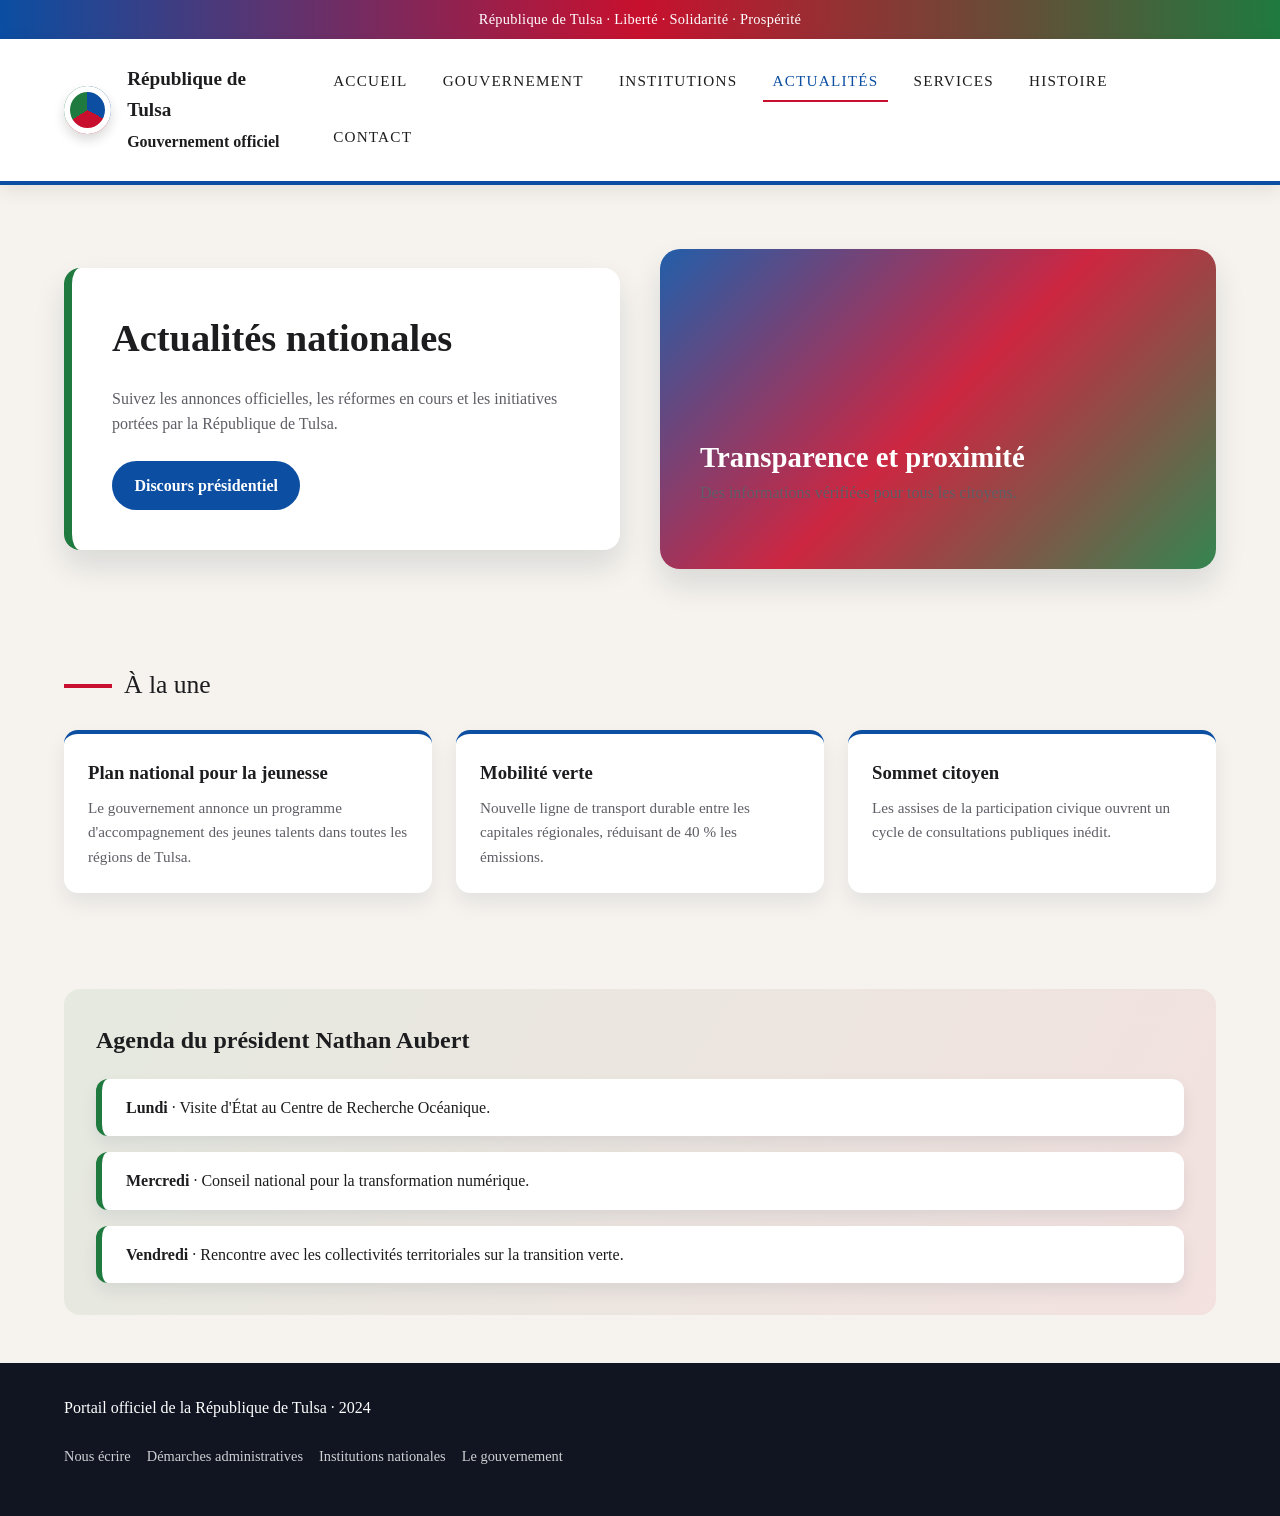
==== actualites.html @ 1835f559 "Create Tulsa republic website" ====
<!DOCTYPE html>
<html lang="fr">
<head>
  <meta charset="UTF-8" />
  <meta name="viewport" content="width=device-width, initial-scale=1.0" />
  <title>République de Tulsa | Actualités</title>
  <link rel="stylesheet" href="assets/css/style.css" />
</head>
<body>
  <div class="top-banner">République de Tulsa · Liberté · Solidarité · Prospérité</div>
  <header>
    <nav class="navbar">
      <div class="logo">
        <div class="logo-mark" aria-hidden="true"></div>
        <div>
          <strong>République de Tulsa</strong><br />
          <small>Gouvernement officiel</small>
        </div>
      </div>
      <div class="nav-links">
        <a href="index.html">Accueil</a>
        <a href="gouvernement.html">Gouvernement</a>
        <a href="institutions.html">Institutions</a>
        <a class="active" href="actualites.html">Actualités</a>
        <a href="services.html">Services</a>
        <a href="histoire.html">Histoire</a>
        <a href="contact.html">Contact</a>
      </div>
    </nav>
  </header>

  <main>
    <section class="hero">
      <div class="hero-card">
        <h1>Actualités nationales</h1>
        <p>Suivez les annonces officielles, les réformes en cours et les initiatives portées par la République de Tulsa.</p>
        <a class="cta" href="gouvernement.html">Discours présidentiel</a>
      </div>
      <div class="hero-image">
        <div>
          <h2>Transparence et proximité</h2>
          <p>Des informations vérifiées pour tous les citoyens.</p>
        </div>
      </div>
    </section>

    <section class="section">
      <div class="section-title"><span></span>À la une</div>
      <div class="grid">
        <article class="card">
          <h3>Plan national pour la jeunesse</h3>
          <p>Le gouvernement annonce un programme d'accompagnement des jeunes talents dans toutes les régions de Tulsa.</p>
        </article>
        <article class="card">
          <h3>Mobilité verte</h3>
          <p>Nouvelle ligne de transport durable entre les capitales régionales, réduisant de 40 % les émissions.</p>
        </article>
        <article class="card">
          <h3>Sommet citoyen</h3>
          <p>Les assises de la participation civique ouvrent un cycle de consultations publiques inédit.</p>
        </article>
      </div>
    </section>

    <section class="section">
      <div class="highlight">
        <h2>Agenda du président Nathan Aubert</h2>
        <div class="timeline">
          <div class="timeline-item">
            <strong>Lundi</strong> · Visite d'État au Centre de Recherche Océanique.
          </div>
          <div class="timeline-item">
            <strong>Mercredi</strong> · Conseil national pour la transformation numérique.
          </div>
          <div class="timeline-item">
            <strong>Vendredi</strong> · Rencontre avec les collectivités territoriales sur la transition verte.
          </div>
        </div>
      </div>
    </section>
  </main>

  <footer>
    <div>Portail officiel de la République de Tulsa · 2024</div>
    <div class="footer-links">
      <a href="contact.html">Nous écrire</a>
      <a href="services.html">Démarches administratives</a>
      <a href="institutions.html">Institutions nationales</a>
      <a href="gouvernement.html">Le gouvernement</a>
    </div>
  </footer>
</body>
</html>
---- assets/css/style.css ----
:root {
  --blue: #0b4ea2;
  --red: #c8102e;
  --green: #1f7a3f;
  --sand: #f6f3ee;
  --ink: #1d1d1f;
  --muted: #5e5e66;
  --shadow: 0 16px 30px rgba(15, 30, 60, 0.12);
}

* {
  box-sizing: border-box;
  margin: 0;
  padding: 0;
}

body {
  font-family: "Merriweather", "Georgia", serif;
  color: var(--ink);
  background: var(--sand);
  line-height: 1.6;
}

a {
  color: inherit;
  text-decoration: none;
}

img {
  max-width: 100%;
  display: block;
}

.top-banner {
  background: linear-gradient(90deg, var(--blue), var(--red), var(--green));
  color: #fff;
  padding: 0.5rem 1rem;
  font-size: 0.9rem;
  text-align: center;
  letter-spacing: 0.02em;
}

header {
  background: #fff;
  border-bottom: 4px solid var(--blue);
  box-shadow: 0 6px 18px rgba(0, 0, 0, 0.08);
}

.navbar {
  display: flex;
  align-items: center;
  justify-content: space-between;
  padding: 1.5rem 5vw;
  gap: 2rem;
}

.logo {
  display: flex;
  align-items: center;
  gap: 1rem;
  font-weight: 700;
  font-size: 1.2rem;
}

.logo-mark {
  width: 48px;
  height: 48px;
  border-radius: 50%;
  background: conic-gradient(var(--blue) 0 33%, var(--red) 33% 66%, var(--green) 66% 100%);
  box-shadow: inset 0 0 0 6px #fff, 0 6px 12px rgba(0, 0, 0, 0.15);
}

.nav-links {
  display: flex;
  flex-wrap: wrap;
  gap: 1rem;
  font-size: 0.95rem;
  text-transform: uppercase;
  letter-spacing: 0.08em;
}

.nav-links a {
  padding: 0.4rem 0.6rem;
  border-bottom: 2px solid transparent;
}

.nav-links a:hover,
.nav-links a.active {
  border-bottom-color: var(--red);
  color: var(--blue);
}

.hero {
  padding: 4rem 5vw 3rem;
  display: grid;
  grid-template-columns: repeat(auto-fit, minmax(280px, 1fr));
  gap: 2.5rem;
  align-items: center;
}

.hero-card {
  background: #fff;
  padding: 2.5rem;
  border-radius: 16px;
  box-shadow: var(--shadow);
  border-left: 8px solid var(--green);
}

.hero h1 {
  font-size: clamp(2.2rem, 3vw, 3rem);
  margin-bottom: 1rem;
}

.hero p {
  color: var(--muted);
  margin-bottom: 1.5rem;
}

.hero .cta {
  display: inline-flex;
  align-items: center;
  gap: 0.5rem;
  background: var(--blue);
  color: #fff;
  padding: 0.75rem 1.4rem;
  border-radius: 999px;
  font-weight: 600;
}

.hero .cta.secondary {
  background: transparent;
  border: 2px solid var(--red);
  color: var(--red);
  margin-left: 0.75rem;
}

.hero-image {
  border-radius: 20px;
  min-height: 320px;
  background: linear-gradient(135deg, rgba(11, 78, 162, 0.9), rgba(200, 16, 46, 0.9), rgba(31, 122, 63, 0.9));
  color: #fff;
  display: flex;
  align-items: flex-end;
  padding: 2.5rem;
  box-shadow: var(--shadow);
}

.hero-image h2 {
  font-size: 1.8rem;
}

.section {
  padding: 3rem 5vw;
}

.section-title {
  font-size: 1.6rem;
  margin-bottom: 1.5rem;
  display: flex;
  align-items: center;
  gap: 0.75rem;
}

.section-title span {
  display: inline-block;
  width: 48px;
  height: 4px;
  background: var(--red);
}

.grid {
  display: grid;
  grid-template-columns: repeat(auto-fit, minmax(220px, 1fr));
  gap: 1.5rem;
}

.card {
  background: #fff;
  padding: 1.5rem;
  border-radius: 14px;
  box-shadow: 0 10px 20px rgba(15, 30, 60, 0.08);
  border-top: 4px solid var(--blue);
}

.card h3 {
  margin-bottom: 0.5rem;
}

.card p {
  color: var(--muted);
  font-size: 0.95rem;
}

.highlight {
  background: linear-gradient(120deg, rgba(31, 122, 63, 0.08), rgba(200, 16, 46, 0.08));
  border-radius: 16px;
  padding: 2rem;
  display: grid;
  gap: 1.2rem;
}

.two-column {
  display: grid;
  grid-template-columns: repeat(auto-fit, minmax(260px, 1fr));
  gap: 2rem;
}

.quote {
  font-size: 1.3rem;
  font-style: italic;
  color: var(--blue);
}

.timeline {
  display: grid;
  gap: 1rem;
}

.timeline-item {
  padding: 1rem 1.5rem;
  background: #fff;
  border-radius: 12px;
  border-left: 6px solid var(--green);
  box-shadow: 0 8px 16px rgba(15, 30, 60, 0.08);
}

.form {
  display: grid;
  gap: 1rem;
}

label {
  font-weight: 600;
}

input,
textarea,
select {
  width: 100%;
  padding: 0.75rem 1rem;
  border-radius: 10px;
  border: 1px solid #d0d0d6;
  font-family: inherit;
}

button {
  padding: 0.75rem 1.4rem;
  border-radius: 999px;
  border: none;
  background: var(--red);
  color: #fff;
  font-weight: 600;
  cursor: pointer;
}

footer {
  padding: 2rem 5vw 3rem;
  background: #111522;
  color: #fff;
  display: grid;
  gap: 1.5rem;
}

.footer-links {
  display: flex;
  flex-wrap: wrap;
  gap: 1rem;
  font-size: 0.9rem;
}

.footer-links a {
  color: #fff;
  opacity: 0.8;
}

@media (max-width: 720px) {
  .navbar {
    flex-direction: column;
    align-items: flex-start;
  }

  .hero .cta.secondary {
    margin-left: 0;
    margin-top: 0.75rem;
  }
}
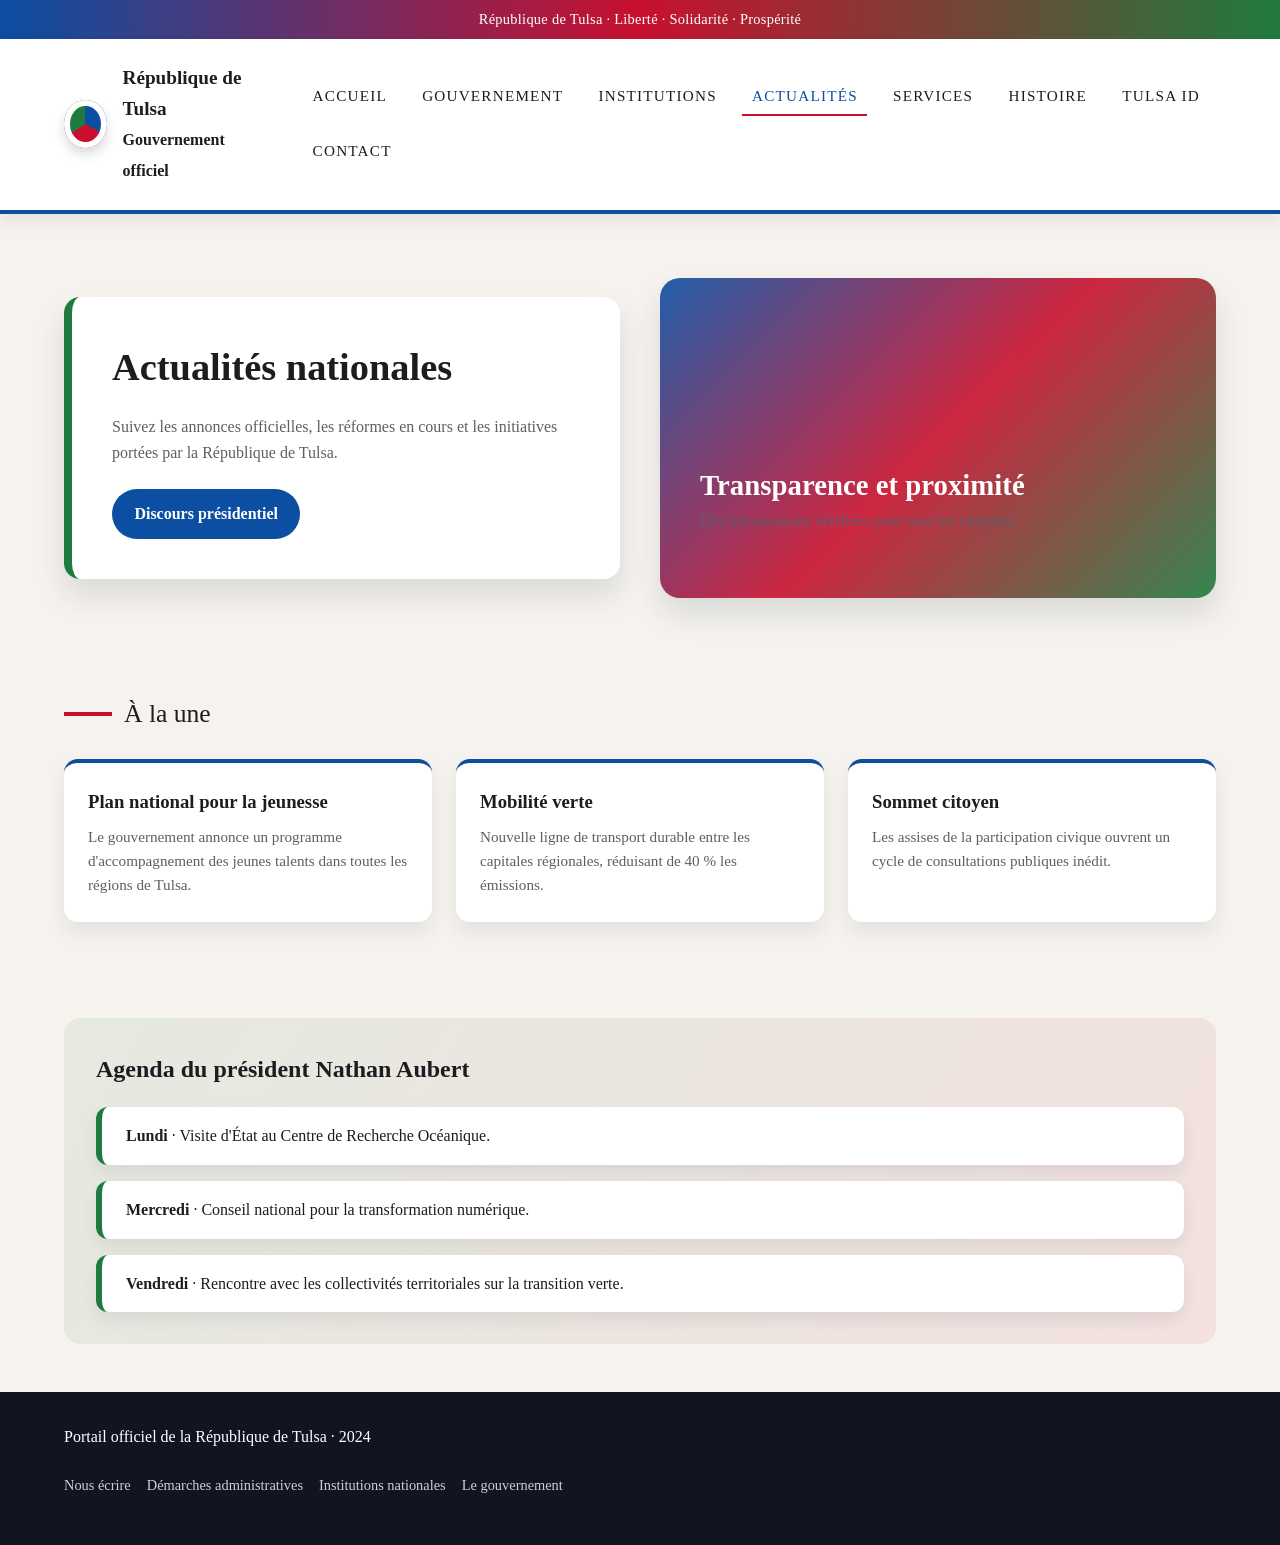
==== commit c42e544c: "Add Tulsa ID page" ====
--- a/actualites.html
+++ b/actualites.html
@@ -24,6 +24,7 @@
         <a class="active" href="actualites.html">Actualités</a>
         <a href="services.html">Services</a>
         <a href="histoire.html">Histoire</a>
+        <a href="tulsa-id.html">Tulsa ID</a>
         <a href="contact.html">Contact</a>
       </div>
     </nav>
